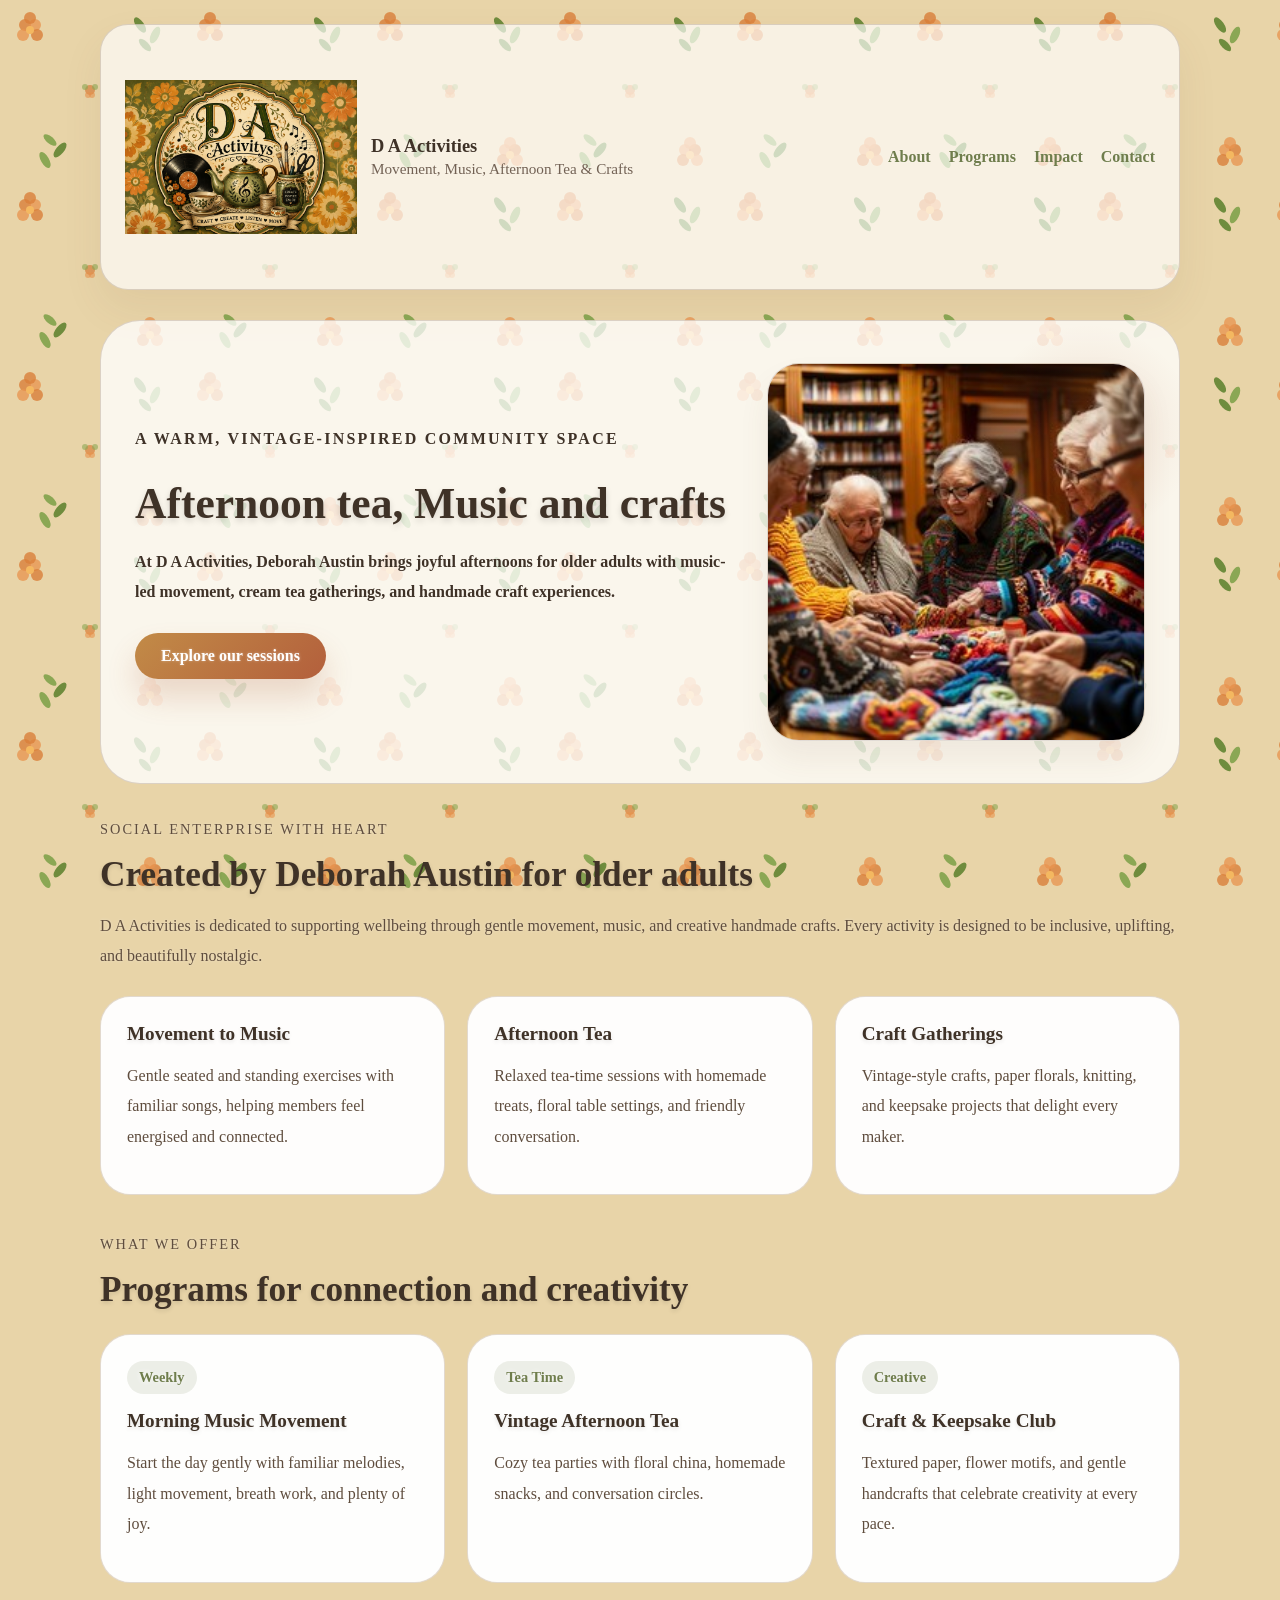
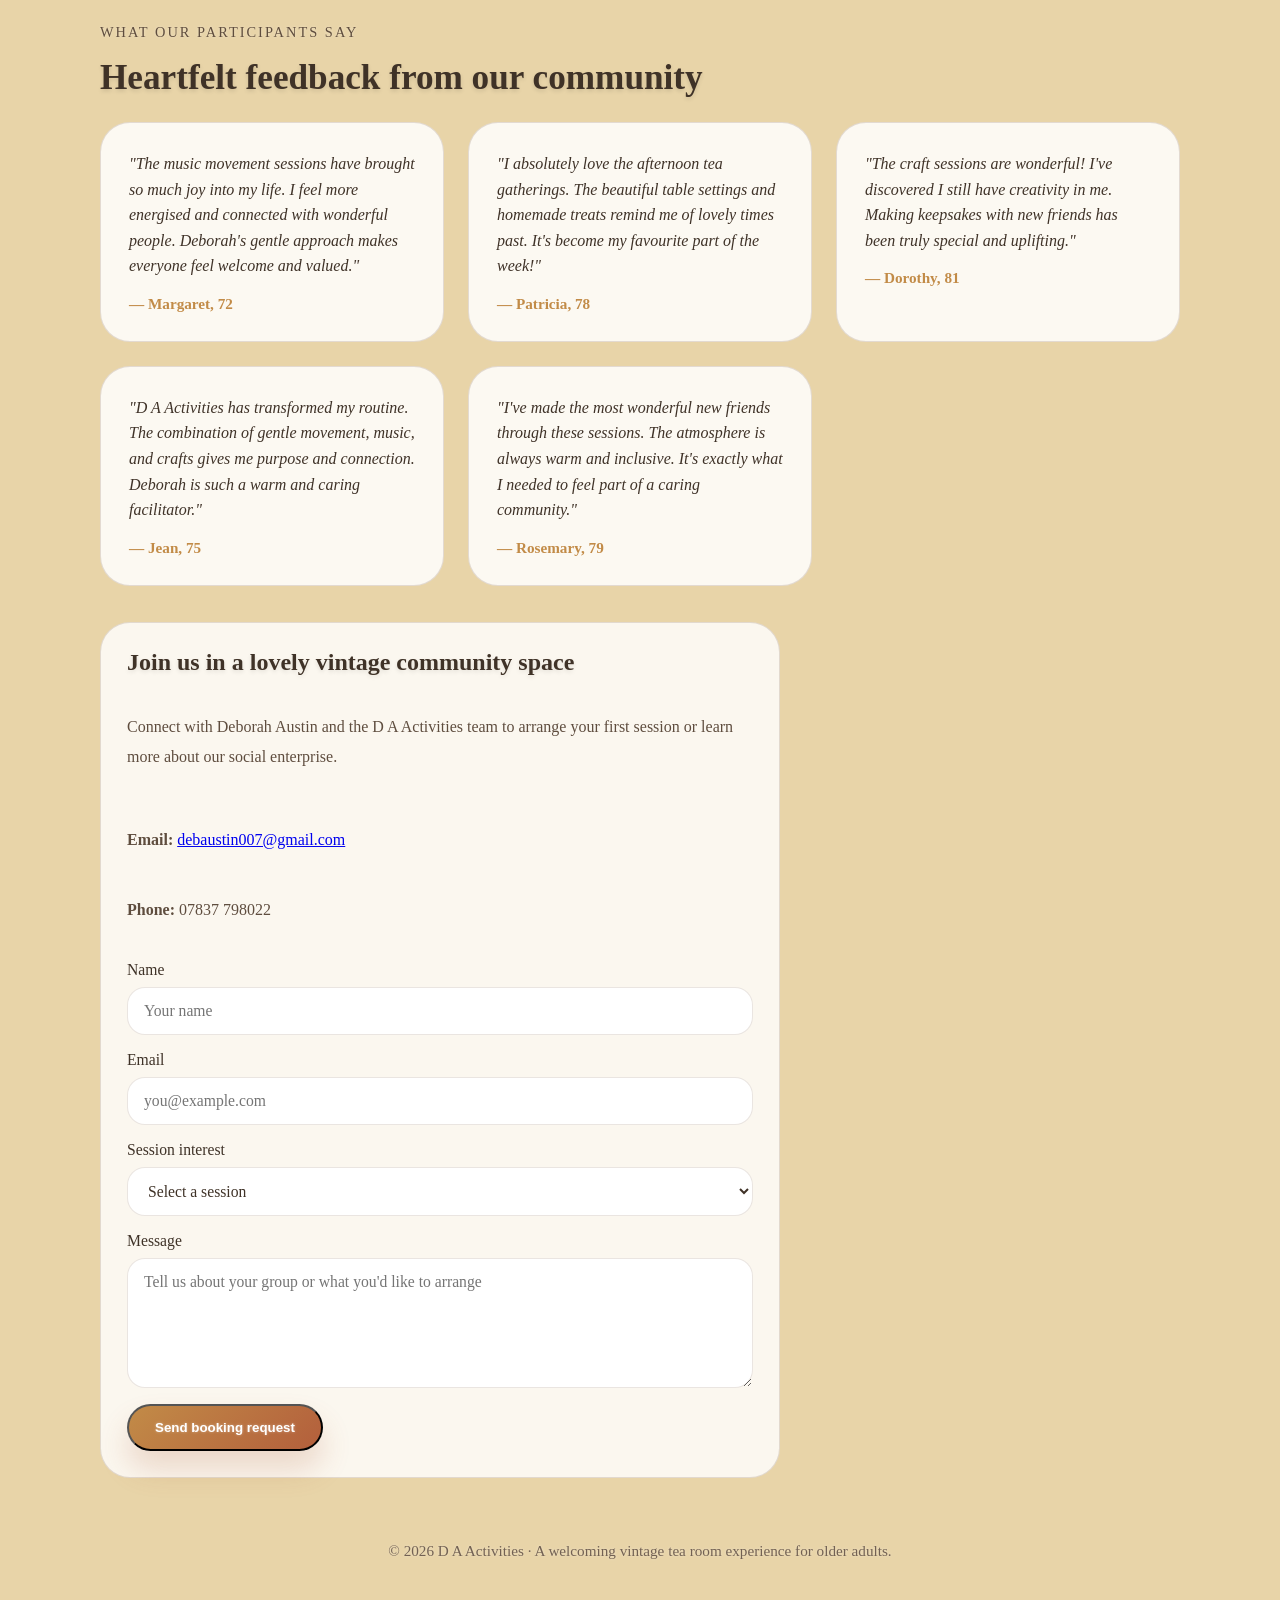
==== index.html @ 2de6994a "Initial commit" ====
<!DOCTYPE html>
<html lang="en">
<head>
  <meta charset="UTF-8" />
  <meta name="viewport" content="width=device-width, initial-scale=1.0" />
  <title>D A Activities | Vintage Tea Room + Crafts</title>
  <link rel="stylesheet" href="styles.css" />
</head>
<body>
  <div class="page-shell">
    <header class="site-header">
      <div class="brand">
        <img src="logo.png" alt="D A Activities" class="logo-mark" />
        <div>
          <p class="brand-label">D A Activities</p>
          <p class="brand-subtitle">Movement, Music, Afternoon Tea & Crafts</p>
        </div>
      </div>
      <nav>
        <a href="#about">About</a>
        <a href="#programs">Programs</a>
        <a href="impact.html">Impact</a>
        <a href="#contact">Contact</a>
      </nav>
    </header>

    <main>
      <section class="hero">
        <div class="hero-copy">
          <p class="eyebrow">A warm, vintage-inspired community space</p>
          <h1>Afternoon tea, Music and crafts</h1>
          <p>At D A Activities, Deborah Austin brings joyful afternoons for older adults with music-led movement, cream tea gatherings, and handmade craft experiences.</p>
          <a class="button" href="#programs">Explore our sessions</a>
        </div>
        <div class="hero-card">
          <img src="hero-image.jpg" alt="Elderly people enjoying crafts together" class="hero-image" />
        </div>
      </section>

      <section id="about" class="section about-section">
        <div class="section-intro">
          <p class="eyebrow">Social enterprise with heart</p>
          <h2>Created by Deborah Austin for older adults</h2>
          <p>D A Activities is dedicated to supporting wellbeing through gentle movement, music, and creative handmade crafts. Every activity is designed to be inclusive, uplifting, and beautifully nostalgic.</p>
        </div>
        <div class="about-grid">
          <div class="about-card" style="background-image: url('https://images.unsplash.com/photo-1506126613408-eca07ce68773?w=500&q=80');">
            <h3>Movement to Music</h3>
            <p>Gentle seated and standing exercises with familiar songs, helping members feel energised and connected.</p>
          </div>
          <div class="about-card" style="background-image: url('https://images.unsplash.com/photo-1581092918056-0c4c3acd3789?w=500&q=80');">
            <h3>Afternoon Tea</h3>
            <p>Relaxed tea-time sessions with homemade treats, floral table settings, and friendly conversation.</p>
          </div>
          <div class="about-card" style="background-image: url('https://images.unsplash.com/photo-1556760544-74068565f05c?w=500&q=80');">
            <h3>Craft Gatherings</h3>
            <p>Vintage-style crafts, paper florals, knitting, and keepsake projects that delight every maker.</p>
          </div>
        </div>
      </section>

      <section id="programs" class="section programs-section">
        <div class="section-head">
          <p class="eyebrow">What we offer</p>
          <h2>Programs for connection and creativity</h2>
        </div>
        <div class="program-cards">
          <article class="program-card" style="background-image: url('https://images.unsplash.com/photo-1506126613408-eca07ce68773?w=500&q=80');">
            <span class="program-badge">Weekly</span>
            <h3>Morning Music Movement</h3>
            <p>Start the day gently with familiar melodies, light movement, breath work, and plenty of joy.</p>
          </article>
          <article class="program-card" style="background-image: url('https://images.unsplash.com/photo-1581092918056-0c4c3acd3789?w=500&q=80');">
            <span class="program-badge">Tea Time</span>
            <h3>Vintage Afternoon Tea</h3>
            <p>Cozy tea parties with floral china, homemade snacks, and conversation circles.</p>
          </article>
          <article class="program-card" style="background-image: url('https://images.unsplash.com/photo-1556760544-74068565f05c?w=500&q=80');">
            <span class="program-badge">Creative</span>
            <h3>Craft & Keepsake Club</h3>
            <p>Textured paper, flower motifs, and gentle handcrafts that celebrate creativity at every pace.</p>
          </article>
        </div>
      </section>

      <section class="section testimonials-section">
        <div class="section-head">
          <p class="eyebrow">What our participants say</p>
          <h2>Heartfelt feedback from our community</h2>
        </div>
        <div class="testimonials-grid">
          <div class="testimonial-card">
            <p class="testimonial-text">"The music movement sessions have brought so much joy into my life. I feel more energised and connected with wonderful people. Deborah's gentle approach makes everyone feel welcome and valued."</p>
            <p class="testimonial-author">— Margaret, 72</p>
          </div>
          <div class="testimonial-card">
            <p class="testimonial-text">"I absolutely love the afternoon tea gatherings. The beautiful table settings and homemade treats remind me of lovely times past. It's become my favourite part of the week!"</p>
            <p class="testimonial-author">— Patricia, 78</p>
          </div>
          <div class="testimonial-card">
            <p class="testimonial-text">"The craft sessions are wonderful! I've discovered I still have creativity in me. Making keepsakes with new friends has been truly special and uplifting."</p>
            <p class="testimonial-author">— Dorothy, 81</p>
          </div>
          <div class="testimonial-card">
            <p class="testimonial-text">"D A Activities has transformed my routine. The combination of gentle movement, music, and crafts gives me purpose and connection. Deborah is such a warm and caring facilitator."</p>
            <p class="testimonial-author">— Jean, 75</p>
          </div>
          <div class="testimonial-card">
            <p class="testimonial-text">"I've made the most wonderful new friends through these sessions. The atmosphere is always warm and inclusive. It's exactly what I needed to feel part of a caring community."</p>
            <p class="testimonial-author">— Rosemary, 79</p>
          </div>
        </div>
      </section>

      <section id="contact" class="section contact-section">
        <div class="contact-card">
          <h2>Join us in a lovely vintage community space</h2>
          <p>Connect with Deborah Austin and the D A Activities team to arrange your first session or learn more about our social enterprise.</p>
          <div class="contact-details">
            <p><strong>Email:</strong> <a href="mailto:debaustin007@gmail.com">debaustin007@gmail.com</a></p>
            <p><strong>Phone:</strong> 07837 798022</p>
          </div>
          <form class="contact-form" action="mailto:debaustin007@gmail.com" method="POST" enctype="text/plain" target="_blank">
            <label>
              <span>Name</span>
              <input type="text" name="Name" placeholder="Your name" required />
            </label>
            <label>
              <span>Email</span>
              <input type="email" name="Email" placeholder="you@example.com" required />
            </label>
            <label>
              <span>Session interest</span>
              <select name="Session" required>
                <option value="" disabled selected>Select a session</option>
                <option>Morning Music Movement</option>
                <option>Vintage Afternoon Tea</option>
                <option>Craft & Keepsake Club</option>
              </select>
            </label>
            <label>
              <span>Message</span>
              <textarea name="Message" placeholder="Tell us about your group or what you'd like to arrange"></textarea>
            </label>
            <button class="button form-button" type="submit">Send booking request</button>
          </form>
        </div>
      </section>
    </main>

    <footer class="site-footer">
      <p>© 2026 D A Activities · A welcoming vintage tea room experience for older adults.</p>
    </footer>
  </div>
</body>
</html>
---- styles.css ----
:root {
  color-scheme: light;
  --cream: #f4e8d2;
  --mustard: #c28b47;
  --terracotta: #b35f3c;
  --olive: #6f7d4c;
  --sage: #d1c7a1;
  --rose: #b4747a;
  --text: #3f3227;
  --muted: #726153;
}

* {
  box-sizing: border-box;
}

body {
  margin: 0;
  font-family: "Georgia", "Times New Roman", serif;
  background-color: #e8d4a8;
  background-image: url("data:image/svg+xml;utf8,%3Csvg xmlns='http://www.w3.org/2000/svg' width='180' height='180'%3E%3Cdefs%3E%3Cpattern id='florals' x='0' y='0' width='180' height='180' patternUnits='userSpaceOnUse'%3E%3C!-- Orange flower top-left --%3E%3Cg%3E%3Ccircle cx='30' cy='30' r='0.8' fill='%23f4b860'/%3E%3Ccircle cx='25' cy='25' r='6' fill='%23d97f3a' opacity='0.8'/%3E%3Ccircle cx='35' cy='25' r='6' fill='%23e8934d' opacity='0.75'/%3E%3Ccircle cx='30' cy='18' r='6' fill='%23d97f3a' opacity='0.8'/%3E%3Ccircle cx='23' cy='35' r='6' fill='%23e8934d' opacity='0.75'/%3E%3Ccircle cx='37' cy='35' r='6' fill='%23d97f3a' opacity='0.8'/%3E%3Ccircle cx='30' cy='30' r='4' fill='%23f4b860'/%3E%3C/g%3E%3C!-- Green leaf top-right --%3E%3Cg%3E%3Cellipse cx='140' cy='25' rx='4' ry='9' fill='%236f8c3d' transform='rotate(-35 140 25)'/%3E%3Cellipse cx='155' cy='35' rx='4' ry='9' fill='%238ba754' transform='rotate(25 155 35)'/%3E%3Cellipse cx='145' cy='45' rx='3.5' ry='8' fill='%236f8c3d' transform='rotate(-45 145 45)'/%3E%3C/g%3E%3C!-- Orange flower bottom-right --%3E%3Cg%3E%3Ccircle cx='150' cy='155' r='0.8' fill='%23f4b860'/%3E%3Ccircle cx='145' cy='150' r='6' fill='%23e8934d' opacity='0.75'/%3E%3Ccircle cx='155' cy='150' r='6' fill='%23d97f3a' opacity='0.8'/%3E%3Ccircle cx='150' cy='143' r='6' fill='%23e8934d' opacity='0.75'/%3E%3Ccircle cx='143' cy='160' r='6' fill='%23d97f3a' opacity='0.8'/%3E%3Ccircle cx='157' cy='160' r='6' fill='%23e8934d' opacity='0.75'/%3E%3Ccircle cx='150' cy='155' r='4' fill='%23f4b860'/%3E%3C/g%3E%3C!-- Green leaves bottom-left --%3E%3Cg%3E%3Cellipse cx='45' cy='160' rx='4' ry='9' fill='%238ba754' transform='rotate(-30 45 160)'/%3E%3Cellipse cx='60' cy='150' rx='4' ry='9' fill='%236f8c3d' transform='rotate(40 60 150)'/%3E%3Cellipse cx='50' cy='140' rx='3.5' ry='8' fill='%238ba754' transform='rotate(-50 50 140)'/%3E%3C/g%3E%3C!-- Small center flourish --%3E%3Cg%3E%3Ccircle cx='90' cy='90' r='5' fill='%23d97f3a' opacity='0.7'/%3E%3Ccircle cx='85' cy='87' r='3' fill='%238ba754' opacity='0.6'/%3E%3Ccircle cx='95' cy='87' r='3' fill='%238ba754' opacity='0.6'/%3E%3Ccircle cx='88' cy='95' r='3' fill='%23e8934d' opacity='0.6'/%3E%3Ccircle cx='92' cy='95' r='3' fill='%23e8934d' opacity='0.6'/%3E%3C/g%3E%3C/pattern%3E%3C/defs%3E%3Crect width='100%25' height='100%25' fill='%23e8d4a8'/%3E%3Crect width='100%25' height='100%25' fill='url(%23florals)'/%3E%3C/svg%3E");
  background-attachment: fixed;
  background-size: auto;
  color: var(--text);
}

.page-shell {
  max-width: 1120px;
  margin: 0 auto;
  padding: 24px 20px 40px;
}

/* Global text glow */
h1, h2, h3, h4, h5, h6 {
  text-shadow: 0 0 6px rgba(255, 255, 255, 0.6), 0 0 12px rgba(255, 255, 255, 0.3);
}

p, a, span, label, button, .button {
  text-shadow: 0 0 3px rgba(255, 255, 255, 0.4);
}

.eyebrow, .brand-label, .brand-subtitle, .program-badge {
  text-shadow: 0 0 3px rgba(255, 255, 255, 0.4);
}

.site-header {
  display: flex;
  flex-wrap: wrap;
  justify-content: space-between;
  align-items: center;
  gap: 16px;
  margin-bottom: 30px;
  padding: 16px 24px;
  background: rgba(255, 255, 255, 0.68);
  border: 1px solid rgba(112, 80, 55, 0.22);
  border-radius: 28px;
  box-shadow: 0 18px 40px rgba(118, 80, 51, 0.08);
}

.brand {
  display: flex;
  align-items: center;
  gap: 14px;
}

.logo-mark {
  width: 232px;
  height: 232px;
  display: block;
  object-fit: contain;
  flex-shrink: 0;
}

.brand-label {
  margin: 0;
  font-size: 1.15rem;
  font-weight: 700;
}

.brand-subtitle {
  margin: 3px 0 0;
  font-size: 0.95rem;
  color: var(--muted);
}

nav {
  display: flex;
  gap: 18px;
  flex-wrap: wrap;
}

nav a {
  text-decoration: none;
  color: var(--olive);
  font-weight: 600;
}

.hero {
  display: grid;
  grid-template-columns: 1.6fr 1fr;
  gap: 28px;
  align-items: center;
  padding: 42px 34px;
  margin-bottom: 32px;
  background: rgba(255, 255, 255, 0.78);
  border: 1px solid rgba(112, 80, 55, 0.22);
  border-radius: 40px;
  position: relative;
  overflow: hidden;
}

.hero::before {
  content: "";
  position: absolute;
  top: -20px;
  right: -40px;
  width: 260px;
  height: 260px;
  background: radial-gradient(circle at center, rgba(180, 96, 60, 0.15), transparent 58%);
  border-radius: 50%;
}

.hero-copy {
  position: relative;
  z-index: 1;
}

.eyebrow {
  margin: 0 0 12px;
  font-size: 0.9rem;
  letter-spacing: 0.14em;
  text-transform: uppercase;
  color: var(--terracotta);
}

.hero h1,
.section-head h2,
.about-card h3,
.program-card h3,
.contact-card h2 {
  color: var(--text);
  margin: 0;
  font-weight: 800;
  text-shadow: 0 2px 4px rgba(0, 0, 0, 0.1);
}

.hero h1 {
  font-size: clamp(2.4rem, 3.4vw, 4rem);
  line-height: 1.05;
  margin-bottom: 20px;
  font-weight: 900;
  text-shadow: 0 3px 6px rgba(0, 0, 0, 0.15);
}

.hero p {
  max-width: 660px;
  line-height: 1.9;
  color: #3f3227;
  margin-bottom: 26px;
  font-size: 1rem;
  font-weight: 600;
}

.button {
  display: inline-flex;
  align-items: center;
  justify-content: center;
  padding: 14px 26px;
  border-radius: 999px;
  background: linear-gradient(135deg, var(--mustard), var(--terracotta));
  color: white;
  text-decoration: none;
  font-weight: 700;
  box-shadow: 0 18px 30px rgba(175, 91, 51, 0.2);
}

.hero-card {
  background: linear-gradient(180deg, rgba(255,255,255,0.9), rgba(245,235,220,0.9));
  border: 1px solid rgba(112, 80, 55, 0.2);
  border-radius: 32px;
  padding: 0;
  overflow: hidden;
  box-shadow: 0 18px 30px rgba(112, 80, 55, 0.08);
}

.hero-image {
  width: 100%;
  height: auto;
  display: block;
}

.section {
  margin-bottom: 36px;
}

.section-intro,
.section-head {
  margin-bottom: 24px;
}

.section-intro h2,
.section-head h2 {
  font-size: 2.2rem;
  margin: 10px 0 16px;
  font-weight: 800;
  text-shadow: 0 2px 4px rgba(0, 0, 0, 0.12);
}

.section-intro p,
.section-head p,
.about-card p,
.program-card p,
.contact-card p {
  color: #5f4d3e;
  line-height: 1.9;
  font-weight: 500;
}

.about-grid {
  display: grid;
  grid-template-columns: repeat(3, minmax(0, 1fr));
  gap: 22px;
}

.about-card,
.program-card,
.contact-card {
  padding: 26px;
  border-radius: 30px;
  background: rgba(255, 255, 255, 0.82);
  border: 1px solid rgba(112, 80, 55, 0.18);
}

.about-card {
  background-size: cover;
  background-position: center;
  background-attachment: fixed;
  position: relative;
  transition: all 0.3s ease;
  cursor: pointer;
}

.about-card::before {
  content: "";
  position: absolute;
  top: 0;
  left: 0;
  right: 0;
  bottom: 0;
  background: rgba(255, 255, 255, 0.82);
  border-radius: 30px;
  z-index: 1;
  transition: background 0.3s ease;
}

.about-card:hover::before {
  background: rgba(255, 255, 255, 0.35);
}

.about-card > * {
  position: relative;
  z-index: 2;
  transition: color 0.3s ease;
  text-shadow: 0 0 6px rgba(255, 255, 255, 0.8), 0 0 12px rgba(255, 255, 255, 0.5);
}

.about-card:hover h3,
.about-card:hover p {
  color: var(--text);
}

.about-card h3,
.program-card h3 {
  margin-bottom: 14px;
  font-size: 1.2rem;
}

.program-cards {
  display: grid;
  grid-template-columns: repeat(3, minmax(0, 1fr));
  gap: 22px;
}

.program-card {
  min-height: 220px;
  background-size: cover;
  background-position: center;
  background-attachment: fixed;
  position: relative;
  transition: all 0.3s ease;
  cursor: pointer;
}

.program-card::before {
  content: "";
  position: absolute;
  top: 0;
  left: 0;
  right: 0;
  bottom: 0;
  background: rgba(255, 255, 255, 0.88);
  border-radius: 30px;
  z-index: 1;
  transition: background 0.3s ease;
}

.program-card:hover::before {
  background: rgba(255, 255, 255, 0.35);
}

.program-card > * {
  position: relative;
  z-index: 2;
  transition: color 0.3s ease;
  text-shadow: 0 0 6px rgba(255, 255, 255, 0.8), 0 0 12px rgba(255, 255, 255, 0.5);
}

.program-card:hover h3,
.program-card:hover p {
  color: var(--text);
}

.program-badge {
  display: inline-flex;
  padding: 8px 12px;
  border-radius: 999px;
  background: rgba(111, 125, 76, 0.12);
  color: var(--olive);
  font-size: 0.9rem;
  font-weight: 700;
  margin-bottom: 16px;
}

.testimonials-grid {
  display: grid;
  grid-template-columns: repeat(auto-fit, minmax(280px, 1fr));
  gap: 24px;
}

.testimonial-card {
  padding: 28px;
  border-radius: 30px;
  background: rgba(255, 255, 255, 0.85);
  border: 1px solid rgba(112, 80, 55, 0.18);
  transition: all 0.3s ease;
}

.testimonial-card:hover {
  background: rgba(255, 255, 255, 0.95);
  box-shadow: 0 12px 30px rgba(118, 80, 51, 0.12);
  transform: translateY(-4px);
}

.testimonial-text {
  font-style: italic;
  color: var(--text);
  margin: 0 0 16px;
  line-height: 1.6;
  font-size: 1rem;
}

.testimonial-author {
  margin: 0;
  font-weight: 600;
  color: var(--mustard);
  font-size: 0.95rem;
}

.contact-card {
  max-width: 680px;
  display: grid;
  gap: 20px;
}

.contact-details {
  display: grid;
  gap: 8px;
}

.contact-form {
  display: grid;
  gap: 16px;
}

.contact-form label {
  display: grid;
  gap: 8px;
  font-size: 0.98rem;
  color: var(--text);
}

.contact-form input,
.contact-form select,
.contact-form textarea {
  width: 100%;
  padding: 14px 16px;
  border-radius: 18px;
  border: 1px solid rgba(112, 80, 55, 0.15);
  background: rgba(255, 255, 255, 0.96);
  font: inherit;
  color: var(--text);
}

.contact-form textarea {
  min-height: 130px;
  resize: vertical;
}

.form-button {
  width: fit-content;
}

.site-footer {
  margin-top: 20px;
  padding-top: 12px;
  text-align: center;
  color: var(--muted);
  font-size: 0.95rem;
}

/* Impact Page Styles */

.hero-impact {
  background: linear-gradient(135deg, rgba(178, 117, 105, 0.1) 0%, rgba(111, 125, 76, 0.1) 100%);
}

.impact-intro {
  background: rgba(255, 255, 255, 0.5);
}

.stats-grid {
  display: grid;
  grid-template-columns: repeat(auto-fit, minmax(300px, 1fr));
  gap: 24px;
  margin-top: 32px;
}

.stat-card {
  padding: 32px;
  border-radius: 30px;
  background: rgba(255, 255, 255, 0.88);
  border: 2px solid rgba(194, 139, 71, 0.2);
  text-align: center;
  transition: all 0.3s ease;
}

.stat-card:hover {
  background: rgba(255, 255, 255, 0.95);
  border-color: rgba(194, 139, 71, 0.5);
  box-shadow: 0 12px 40px rgba(118, 80, 51, 0.12);
  transform: translateY(-6px);
}

.stat-number {
  font-size: 3.2rem;
  font-weight: 700;
  color: var(--mustard);
  margin-bottom: 12px;
  line-height: 1;
}

.stat-card h3 {
  margin: 0 0 14px;
  font-size: 1.2rem;
  color: var(--text);
  text-shadow: 0 0 4px rgba(255, 255, 255, 0.7);
}

.stat-card p {
  margin: 0 0 12px;
  font-size: 0.98rem;
  color: var(--text);
  line-height: 1.6;
  text-shadow: 0 0 3px rgba(255, 255, 255, 0.6);
}

.stat-source {
  font-size: 0.85rem;
  color: var(--muted);
  font-style: italic;
  margin: 12px 0 0 !important;
}

.benefits-grid {
  display: grid;
  grid-template-columns: repeat(auto-fit, minmax(280px, 1fr));
  gap: 24px;
  margin-top: 32px;
}

.benefit-card {
  padding: 28px;
  border-radius: 30px;
  background: rgba(255, 255, 255, 0.88);
  border: 1px solid rgba(112, 80, 55, 0.18);
  transition: all 0.3s ease;
}

.benefit-card:hover {
  background: rgba(255, 255, 255, 0.96);
  box-shadow: 0 12px 30px rgba(118, 80, 51, 0.12);
  transform: translateY(-4px);
}

.benefit-card h3 {
  margin: 0 0 12px;
  font-size: 1.15rem;
  color: var(--text);
  text-shadow: 0 0 4px rgba(255, 255, 255, 0.7);
}

.benefit-card p {
  margin: 0;
  font-size: 0.98rem;
  color: var(--text);
  line-height: 1.6;
  text-shadow: 0 0 3px rgba(255, 255, 255, 0.6);
}

.impact-testimonial {
  background: linear-gradient(135deg, rgba(194, 139, 71, 0.08) 0%, rgba(212, 199, 161, 0.1) 100%);
  padding: 60px 40px;
}

.testimonial-featured {
  max-width: 800px;
  margin: 0 auto;
  text-align: center;
}

.testimonial-quote {
  font-size: 1.4rem;
  font-style: italic;
  color: var(--text);
  margin: 0 0 24px;
  line-height: 1.8;
  font-weight: 500;
}

.testimonial-attribution {
  font-weight: 600;
  color: var(--mustard);
  font-size: 1.05rem;
  margin: 0 0 16px;
}

.testimonial-note {
  font-size: 0.95rem;
  color: var(--muted);
  line-height: 1.6;
  margin: 0;
}

.impact-call-to-action {
  text-align: center;
  background: rgba(255, 255, 255, 0.6);
  padding: 60px 40px;
}

.cta-content h2 {
  margin-top: 0;
}

.cta-content p {
  max-width: 600px;
  margin: 20px auto;
  font-size: 1.05rem;
}

@media (max-width: 900px) {
  .hero,
  .about-grid,
  .program-cards {
    grid-template-columns: 1fr;
  }

  .page-shell {
    padding: 20px 18px 32px;
  }
}

@media (max-width: 640px) {
  .site-header {
    padding: 18px 18px;
  }
  .hero {
    padding: 24px;
  }
  .hero h1 {
    font-size: 2.25rem;
  }
  nav {
    width: 100%;
    justify-content: flex-start;
  }
}
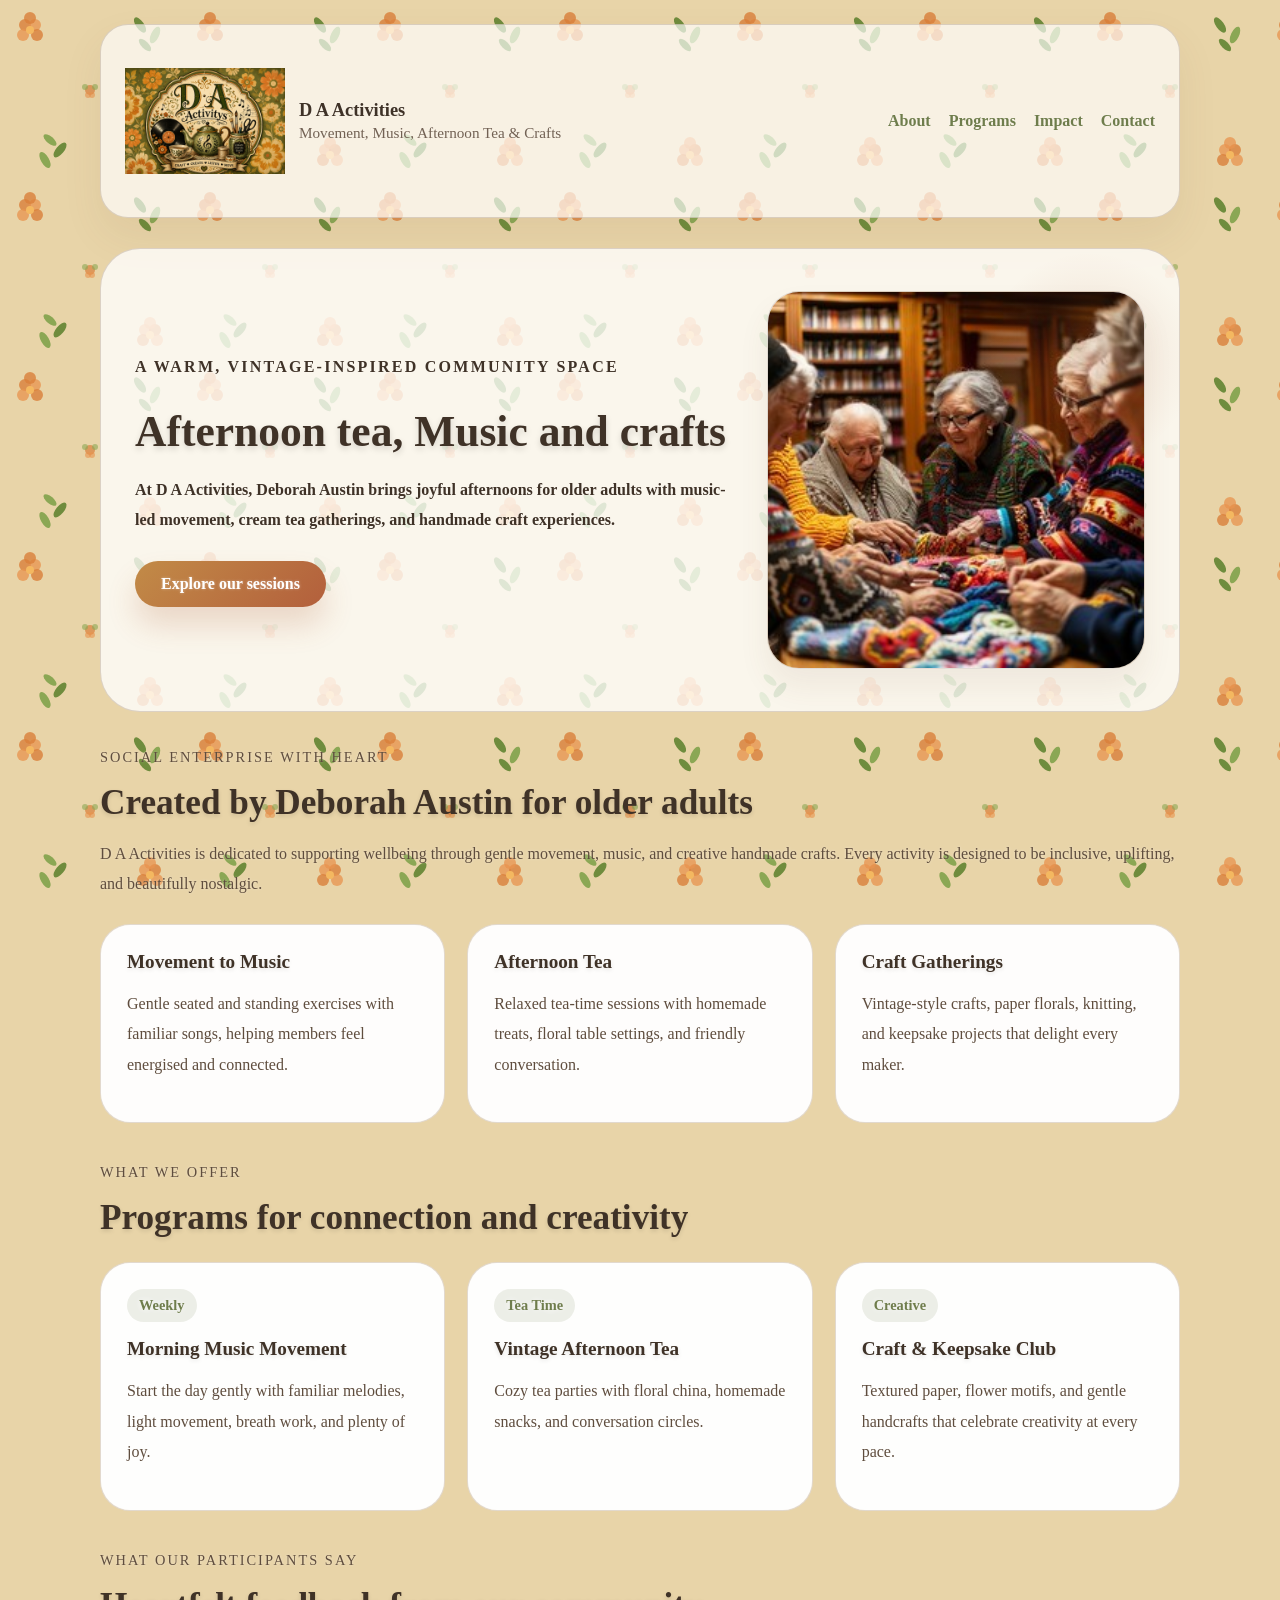
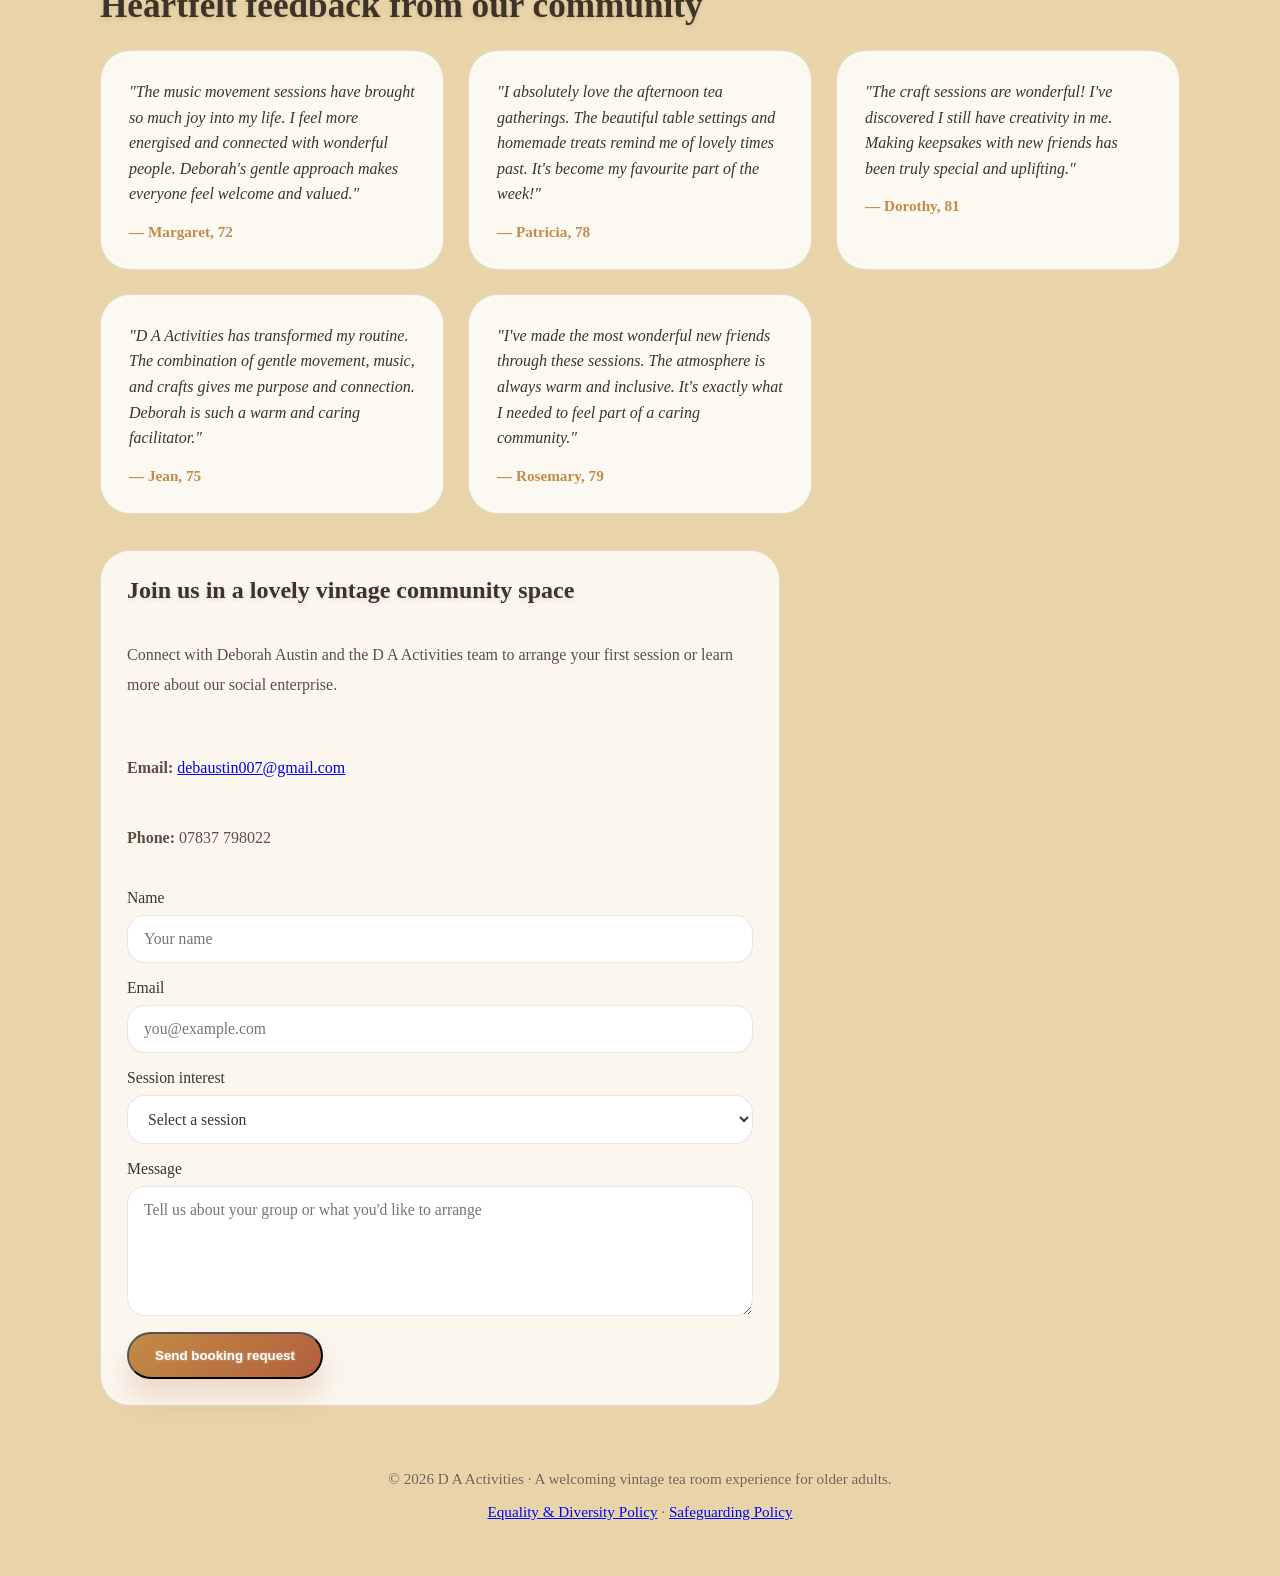
==== commit 22abeebb: "Add_footer_policy_links" ====
--- a/index.html
+++ b/index.html
@@ -150,6 +150,11 @@
 
     <footer class="site-footer">
       <p>© 2026 D A Activities · A welcoming vintage tea room experience for older adults.</p>
+      <p>
+        <a href="EQUALITY_AND_DIVERSITY_POLICY.md" target="_blank">Equality & Diversity Policy</a>
+        ·
+        <a href="SAFEGUARDING_POLICY.md" target="_blank">Safeguarding Policy</a>
+      </p>
     </footer>
   </div>
 </body>
--- a/styles.css
+++ b/styles.css
@@ -61,11 +61,16 @@
   display: flex;
   align-items: center;
   gap: 14px;
+  min-width: 0;
+}
+
+.brand > div {
+  min-width: 0;
 }
 
 .logo-mark {
-  width: 232px;
-  height: 232px;
+  width: 160px;
+  height: 160px;
   display: block;
   object-fit: contain;
   flex-shrink: 0;
